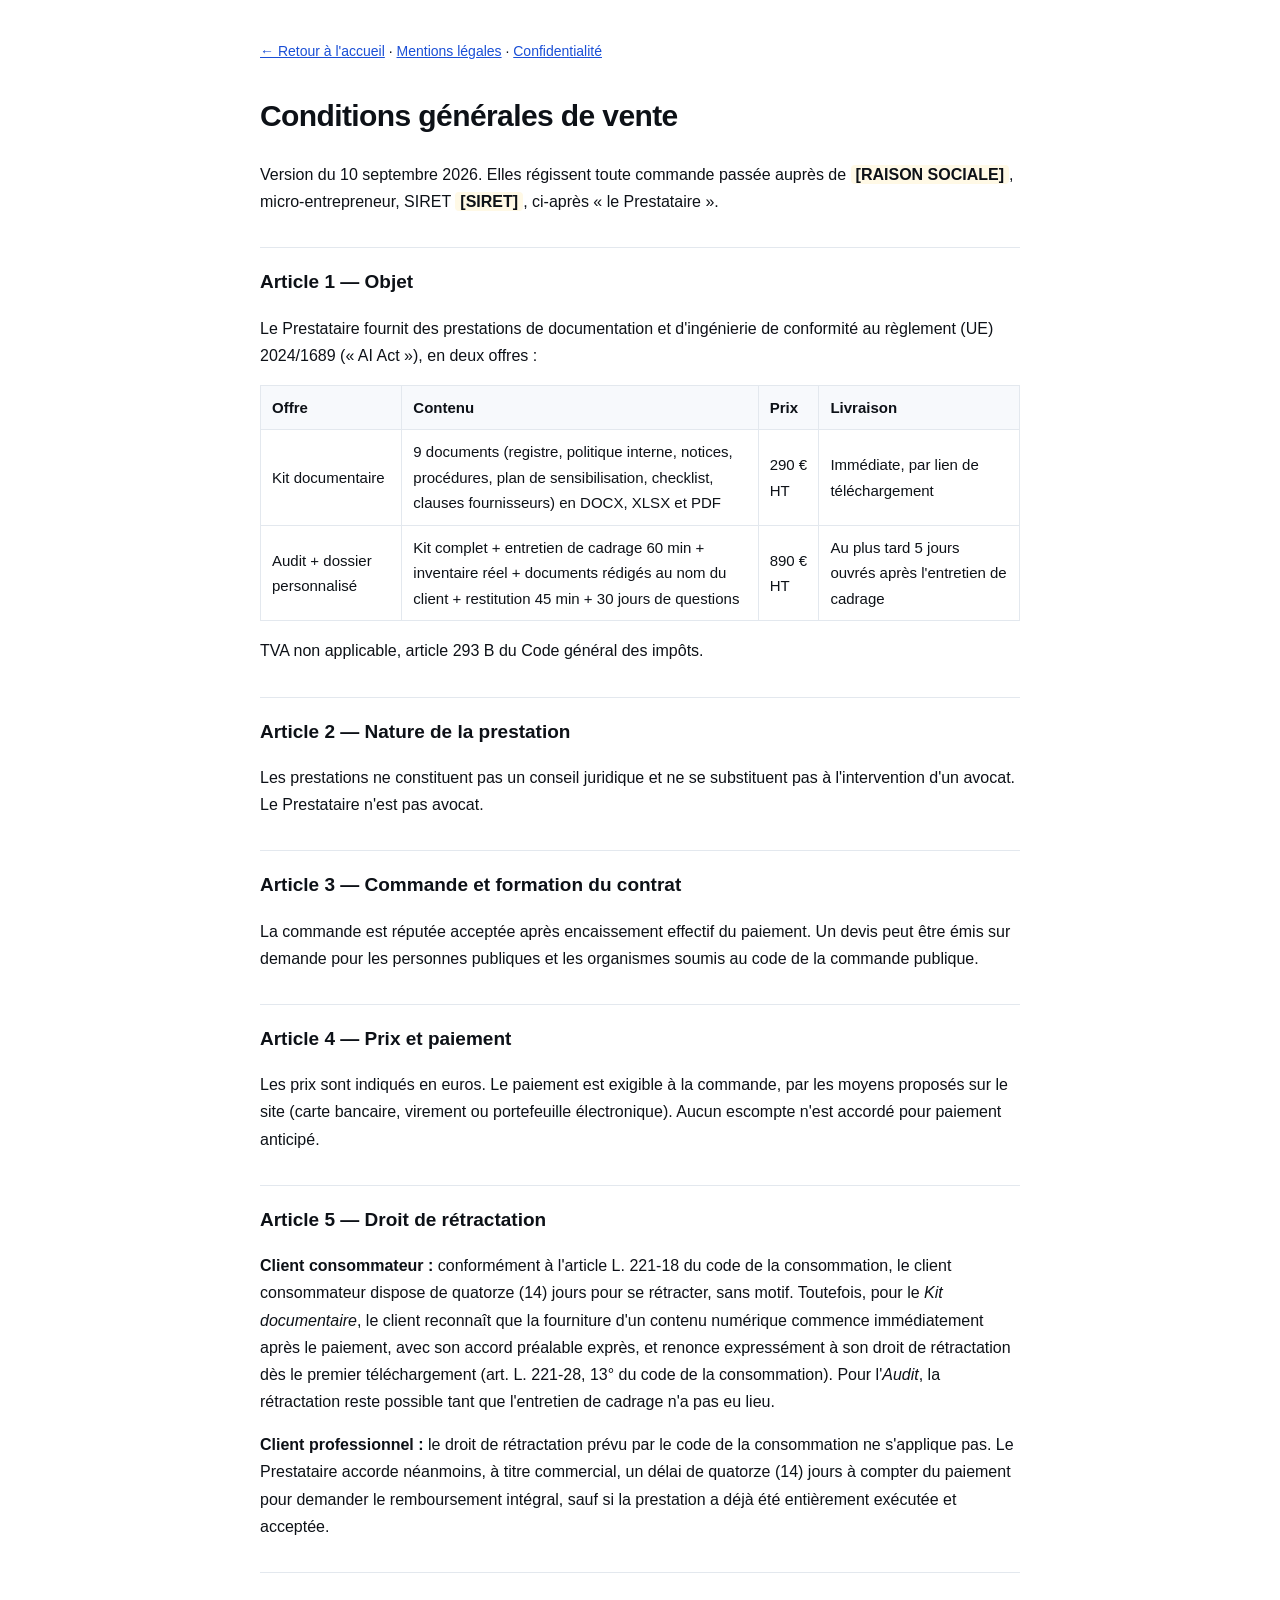
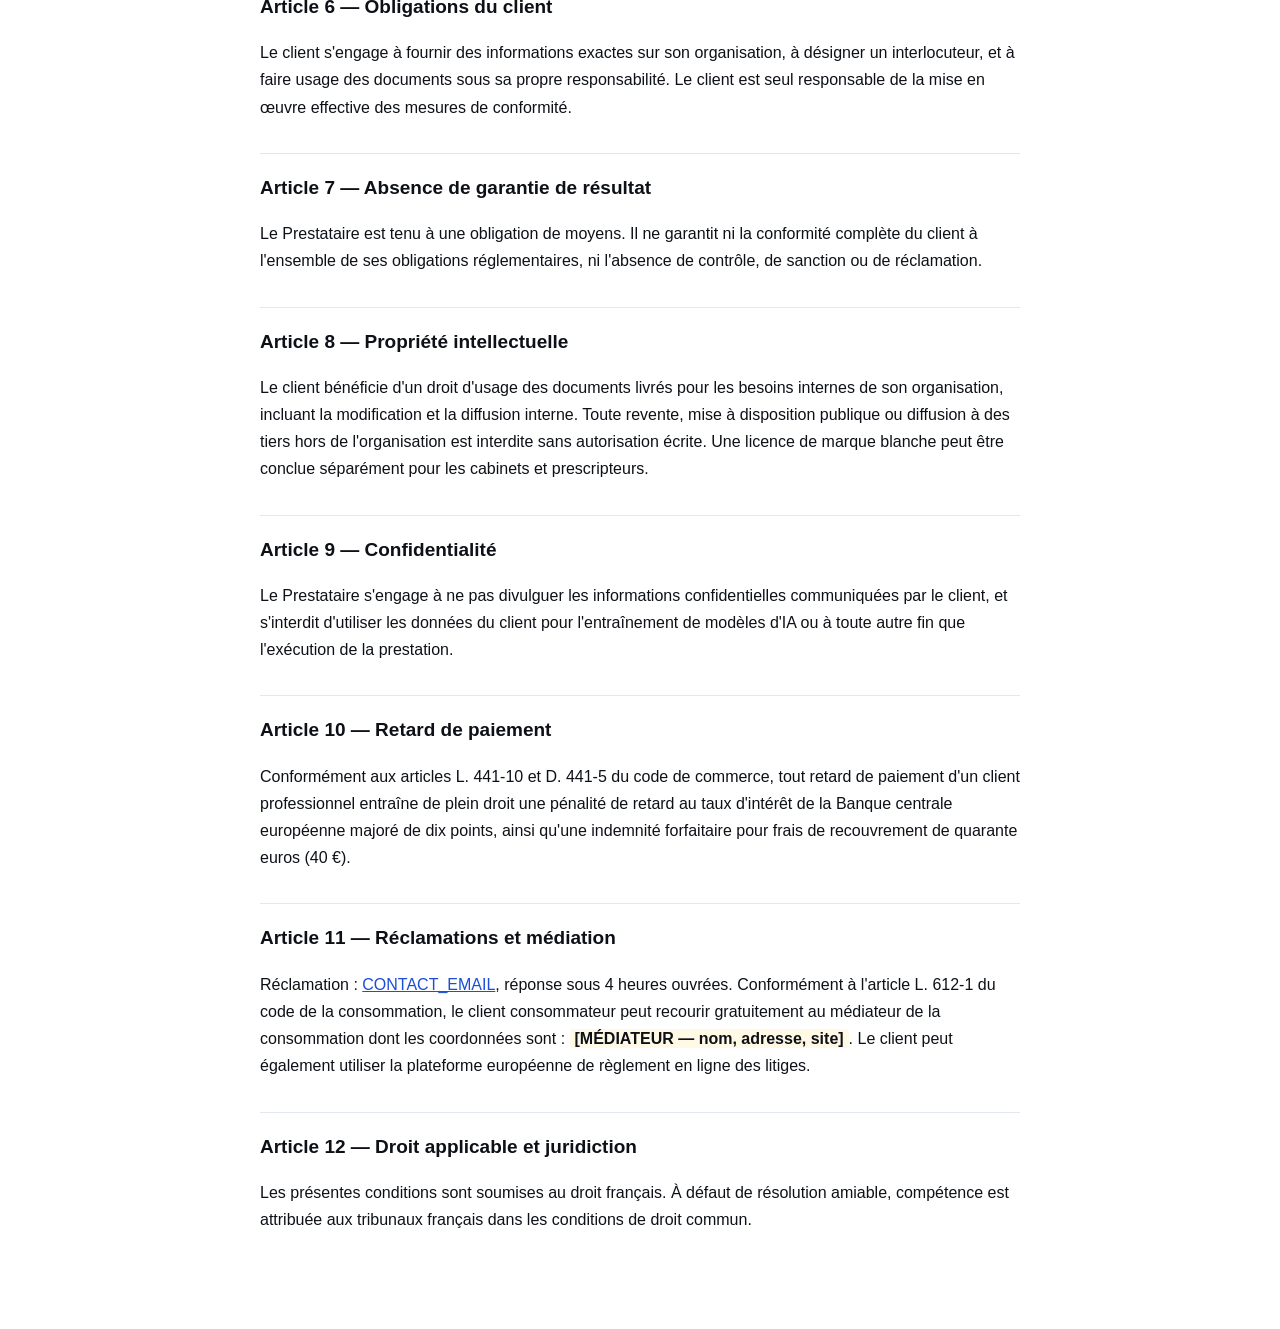
==== cgv.html @ 2aead3f5 "Site ConformiteIA - version initiale (accueil, mentions legales, CGV, confidentialite)" ====
<!DOCTYPE html>
<html lang="fr">
<head>
<meta charset="utf-8">
<meta name="viewport" content="width=device-width, initial-scale=1">
<title>Conditions générales de vente — ConformitéIA</title>
<style>
 body{margin:0;font:16px/1.7 -apple-system,BlinkMacSystemFont,"Segoe UI",Roboto,Helvetica,Arial,sans-serif;color:#0d1117;background:#fff}
 .wrap{max-width:760px;margin:0 auto;padding:40px 22px 80px}
 h1{font-size:30px;letter-spacing:-.02em}
 h2{font-size:19px;margin-top:32px;padding-top:18px;border-top:1px solid #e3e8ee}
 a{color:#1a4fd6}
 .ph{background:#fff9e6;padding:1px 5px;border-radius:4px;font-weight:600}
 nav{margin-bottom:26px;font-size:14px}
 table{border-collapse:collapse;width:100%;font-size:15px;margin-top:14px}
 th,td{border:1px solid #e3e8ee;padding:9px 11px;text-align:left}
 th{background:#f7f9fc}
</style>
</head>
<body><div class="wrap">
<nav><a href="index.html">← Retour à l'accueil</a> · <a href="mentions-legales.html">Mentions légales</a> · <a href="confidentialite.html">Confidentialité</a></nav>

<h1>Conditions générales de vente</h1>
<p>Version du 10 septembre 2026. Elles régissent toute commande passée auprès de
<span class="ph">[RAISON SOCIALE]</span>, micro-entrepreneur, SIRET <span class="ph">[SIRET]</span>,
ci-après « le Prestataire ».</p>

<h2>Article 1 — Objet</h2>
<p>Le Prestataire fournit des prestations de documentation et d'ingénierie de conformité
au règlement (UE) 2024/1689 (« AI Act »), en deux offres :</p>
<table>
  <tr><th>Offre</th><th>Contenu</th><th>Prix</th><th>Livraison</th></tr>
  <tr><td>Kit documentaire</td><td>9 documents (registre, politique interne, notices, procédures, plan de sensibilisation, checklist, clauses fournisseurs) en DOCX, XLSX et PDF</td><td>290 € HT</td><td>Immédiate, par lien de téléchargement</td></tr>
  <tr><td>Audit + dossier personnalisé</td><td>Kit complet + entretien de cadrage 60 min + inventaire réel + documents rédigés au nom du client + restitution 45 min + 30 jours de questions</td><td>890 € HT</td><td>Au plus tard 5 jours ouvrés après l'entretien de cadrage</td></tr>
</table>
<p>TVA non applicable, article 293 B du Code général des impôts.</p>

<h2>Article 2 — Nature de la prestation</h2>
<p>Les prestations ne constituent pas un conseil juridique et ne se substituent pas à
l'intervention d'un avocat. Le Prestataire n'est pas avocat.</p>

<h2>Article 3 — Commande et formation du contrat</h2>
<p>La commande est réputée acceptée après encaissement effectif du paiement. Un devis peut être
émis sur demande pour les personnes publiques et les organismes soumis au code de la commande
publique.</p>

<h2>Article 4 — Prix et paiement</h2>
<p>Les prix sont indiqués en euros. Le paiement est exigible à la commande, par les moyens
proposés sur le site (carte bancaire, virement ou portefeuille électronique). Aucun escompte
n'est accordé pour paiement anticipé.</p>

<h2>Article 5 — Droit de rétractation</h2>
<p><strong>Client consommateur :</strong> conformément à l'article L. 221-18 du code de la
consommation, le client consommateur dispose de quatorze (14) jours pour se rétracter, sans
motif. Toutefois, pour le <em>Kit documentaire</em>, le client reconnaît que la fourniture
d'un contenu numérique commence immédiatement après le paiement, avec son accord préalable
exprès, et renonce expressément à son droit de rétractation dès le premier téléchargement
(art. L. 221-28, 13° du code de la consommation). Pour l'<em>Audit</em>, la rétractation reste
possible tant que l'entretien de cadrage n'a pas eu lieu.</p>
<p><strong>Client professionnel :</strong> le droit de rétractation prévu par le code de la
consommation ne s'applique pas. Le Prestataire accorde néanmoins, à titre commercial, un délai
de quatorze (14) jours à compter du paiement pour demander le remboursement intégral, sauf si
la prestation a déjà été entièrement exécutée et acceptée.</p>

<h2>Article 6 — Obligations du client</h2>
<p>Le client s'engage à fournir des informations exactes sur son organisation, à désigner un
interlocuteur, et à faire usage des documents sous sa propre responsabilité. Le client est seul
responsable de la mise en œuvre effective des mesures de conformité.</p>

<h2>Article 7 — Absence de garantie de résultat</h2>
<p>Le Prestataire est tenu à une obligation de moyens. Il ne garantit ni la conformité complète
du client à l'ensemble de ses obligations réglementaires, ni l'absence de contrôle, de
sanction ou de réclamation.</p>

<h2>Article 8 — Propriété intellectuelle</h2>
<p>Le client bénéficie d'un droit d'usage des documents livrés pour les besoins internes de son
organisation, incluant la modification et la diffusion interne. Toute revente, mise à
disposition publique ou diffusion à des tiers hors de l'organisation est interdite sans
autorisation écrite. Une licence de marque blanche peut être conclue séparément pour les
cabinets et prescripteurs.</p>

<h2>Article 9 — Confidentialité</h2>
<p>Le Prestataire s'engage à ne pas divulguer les informations confidentielles communiquées par
le client, et s'interdit d'utiliser les données du client pour l'entraînement de modèles d'IA
ou à toute autre fin que l'exécution de la prestation.</p>

<h2>Article 10 — Retard de paiement</h2>
<p>Conformément aux articles L. 441-10 et D. 441-5 du code de commerce, tout retard de paiement
d'un client professionnel entraîne de plein droit une pénalité de retard au taux d'intérêt de
la Banque centrale européenne majoré de dix points, ainsi qu'une indemnité forfaitaire pour
frais de recouvrement de quarante euros (40 €).</p>

<h2>Article 11 — Réclamations et médiation</h2>
<p>Réclamation : <a href="mailto:CONTACT_EMAIL">CONTACT_EMAIL</a>, réponse sous 4 heures ouvrées.
Conformément à l'article L. 612-1 du code de la consommation, le client consommateur peut
recourir gratuitement au médiateur de la consommation dont les coordonnées sont :
<span class="ph">[MÉDIATEUR — nom, adresse, site]</span>. Le client peut également utiliser la
plateforme européenne de règlement en ligne des litiges.</p>

<h2>Article 12 — Droit applicable et juridiction</h2>
<p>Les présentes conditions sont soumises au droit français. À défaut de résolution amiable,
compétence est attribuée aux tribunaux français dans les conditions de droit commun.</p>

</div></body></html>
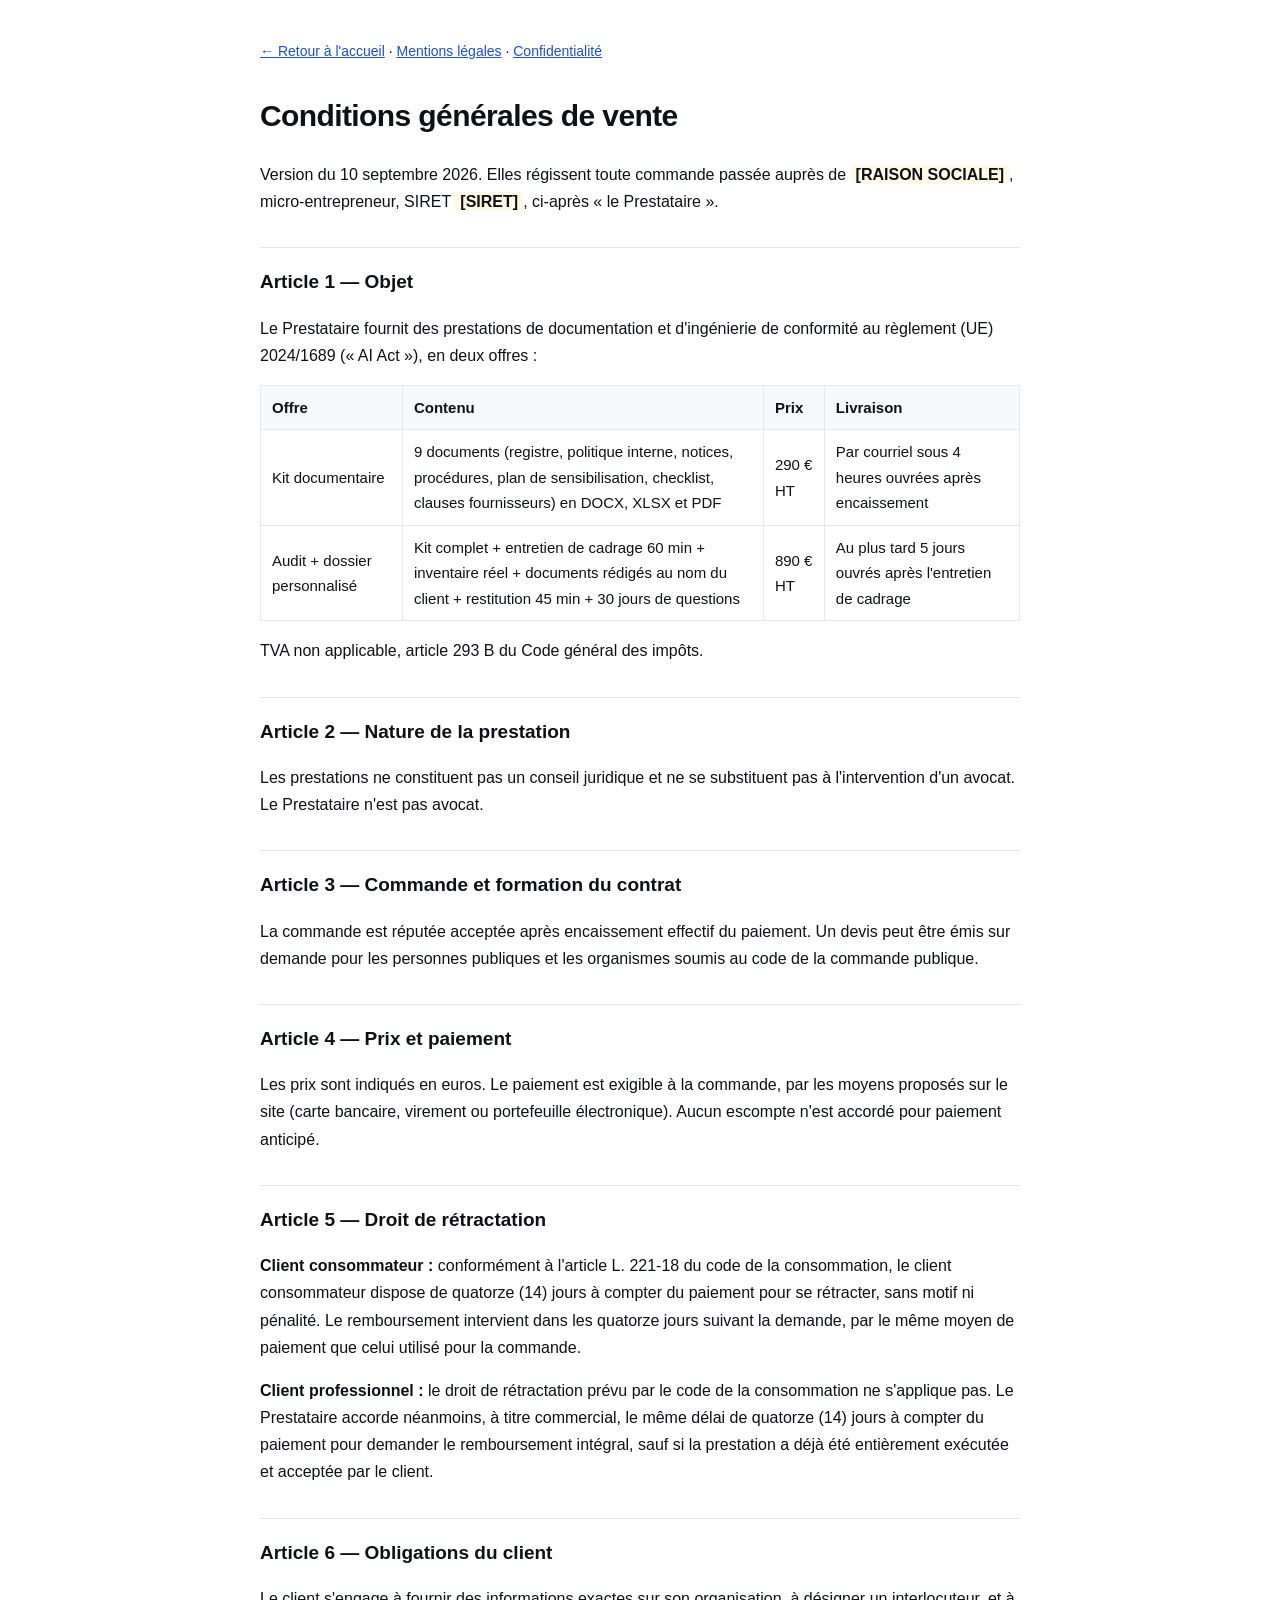
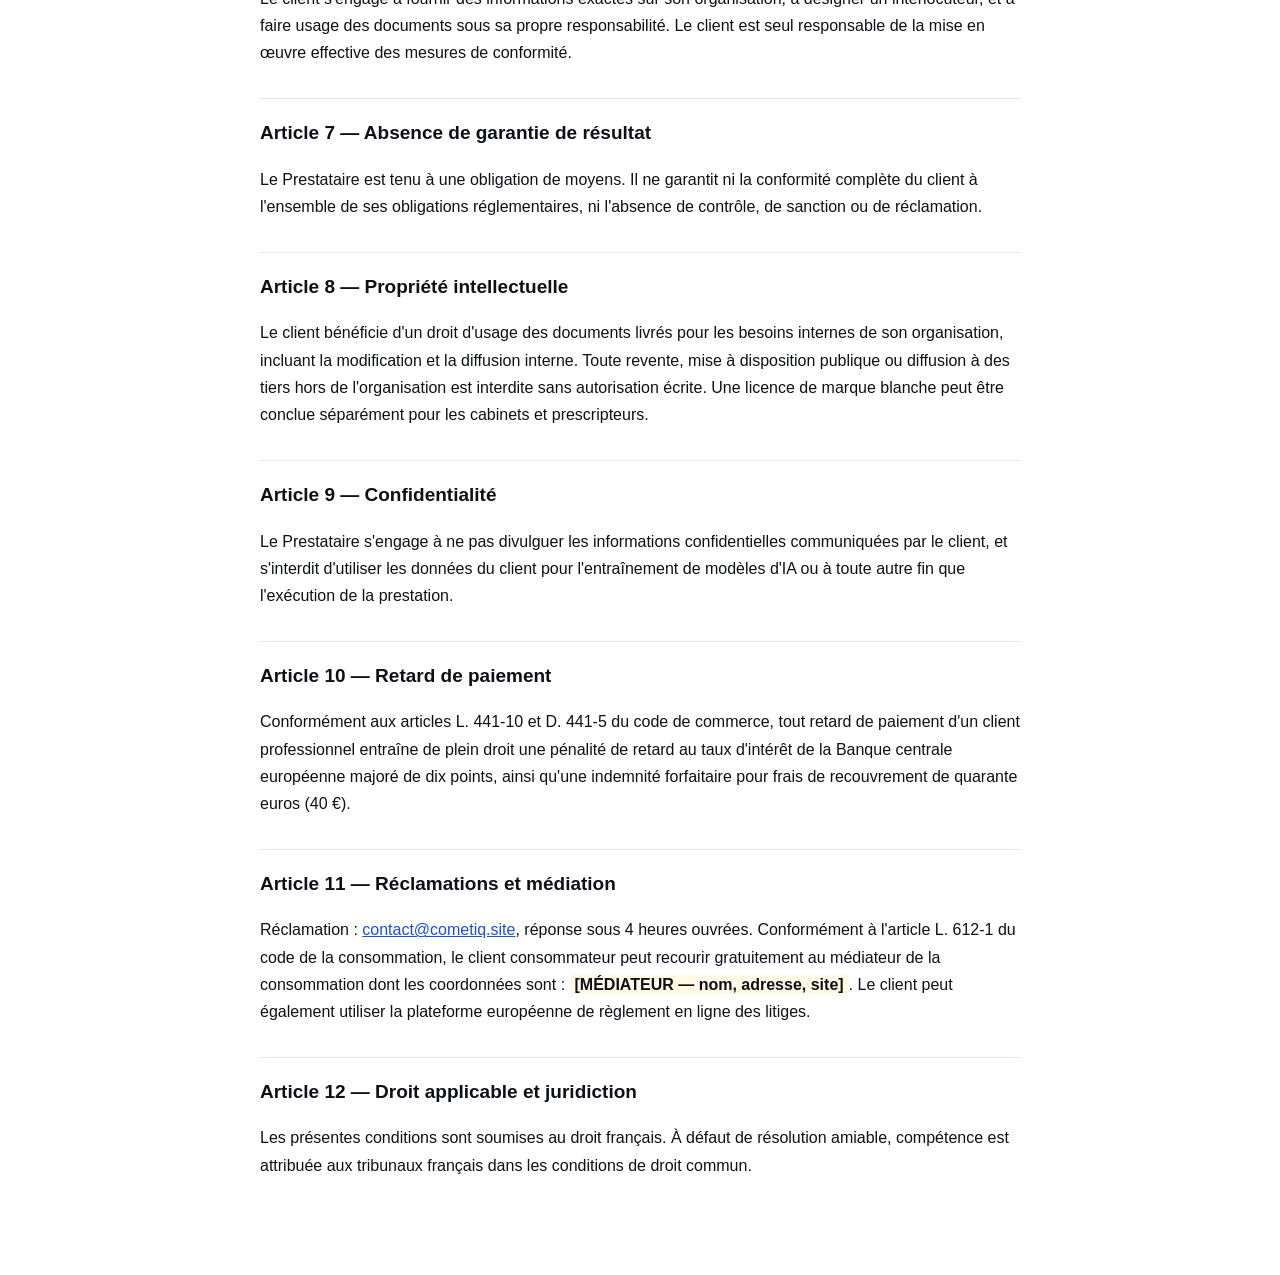
==== commit 0cf8c2b9: "Marque Competiq, delais de livraison exacts, clause de retractation simplifiee" ====
--- a/cgv.html
+++ b/cgv.html
@@ -3,7 +3,7 @@
 <head>
 <meta charset="utf-8">
 <meta name="viewport" content="width=device-width, initial-scale=1">
-<title>Conditions générales de vente — ConformitéIA</title>
+<title>Conditions générales de vente — Competiq</title>
 <style>
  body{margin:0;font:16px/1.7 -apple-system,BlinkMacSystemFont,"Segoe UI",Roboto,Helvetica,Arial,sans-serif;color:#0d1117;background:#fff}
  .wrap{max-width:760px;margin:0 auto;padding:40px 22px 80px}
@@ -30,7 +30,7 @@
 au règlement (UE) 2024/1689 (« AI Act »), en deux offres :</p>
 <table>
   <tr><th>Offre</th><th>Contenu</th><th>Prix</th><th>Livraison</th></tr>
-  <tr><td>Kit documentaire</td><td>9 documents (registre, politique interne, notices, procédures, plan de sensibilisation, checklist, clauses fournisseurs) en DOCX, XLSX et PDF</td><td>290 € HT</td><td>Immédiate, par lien de téléchargement</td></tr>
+  <tr><td>Kit documentaire</td><td>9 documents (registre, politique interne, notices, procédures, plan de sensibilisation, checklist, clauses fournisseurs) en DOCX, XLSX et PDF</td><td>290 € HT</td><td>Par courriel sous 4 heures ouvrées après encaissement</td></tr>
   <tr><td>Audit + dossier personnalisé</td><td>Kit complet + entretien de cadrage 60 min + inventaire réel + documents rédigés au nom du client + restitution 45 min + 30 jours de questions</td><td>890 € HT</td><td>Au plus tard 5 jours ouvrés après l'entretien de cadrage</td></tr>
 </table>
 <p>TVA non applicable, article 293 B du Code général des impôts.</p>
@@ -51,16 +51,13 @@
 
 <h2>Article 5 — Droit de rétractation</h2>
 <p><strong>Client consommateur :</strong> conformément à l'article L. 221-18 du code de la
-consommation, le client consommateur dispose de quatorze (14) jours pour se rétracter, sans
-motif. Toutefois, pour le <em>Kit documentaire</em>, le client reconnaît que la fourniture
-d'un contenu numérique commence immédiatement après le paiement, avec son accord préalable
-exprès, et renonce expressément à son droit de rétractation dès le premier téléchargement
-(art. L. 221-28, 13° du code de la consommation). Pour l'<em>Audit</em>, la rétractation reste
-possible tant que l'entretien de cadrage n'a pas eu lieu.</p>
+consommation, le client consommateur dispose de quatorze (14) jours à compter du paiement pour
+se rétracter, sans motif ni pénalité. Le remboursement intervient dans les quatorze jours
+suivant la demande, par le même moyen de paiement que celui utilisé pour la commande.</p>
 <p><strong>Client professionnel :</strong> le droit de rétractation prévu par le code de la
-consommation ne s'applique pas. Le Prestataire accorde néanmoins, à titre commercial, un délai
-de quatorze (14) jours à compter du paiement pour demander le remboursement intégral, sauf si
-la prestation a déjà été entièrement exécutée et acceptée.</p>
+consommation ne s'applique pas. Le Prestataire accorde néanmoins, à titre commercial, le même
+délai de quatorze (14) jours à compter du paiement pour demander le remboursement intégral,
+sauf si la prestation a déjà été entièrement exécutée et acceptée par le client.</p>
 
 <h2>Article 6 — Obligations du client</h2>
 <p>Le client s'engage à fournir des informations exactes sur son organisation, à désigner un
@@ -91,7 +88,7 @@
 frais de recouvrement de quarante euros (40 €).</p>
 
 <h2>Article 11 — Réclamations et médiation</h2>
-<p>Réclamation : <a href="mailto:CONTACT_EMAIL">CONTACT_EMAIL</a>, réponse sous 4 heures ouvrées.
+<p>Réclamation : <a href="mailto:contact@cometiq.site">contact@cometiq.site</a>, réponse sous 4 heures ouvrées.
 Conformément à l'article L. 612-1 du code de la consommation, le client consommateur peut
 recourir gratuitement au médiateur de la consommation dont les coordonnées sont :
 <span class="ph">[MÉDIATEUR — nom, adresse, site]</span>. Le client peut également utiliser la
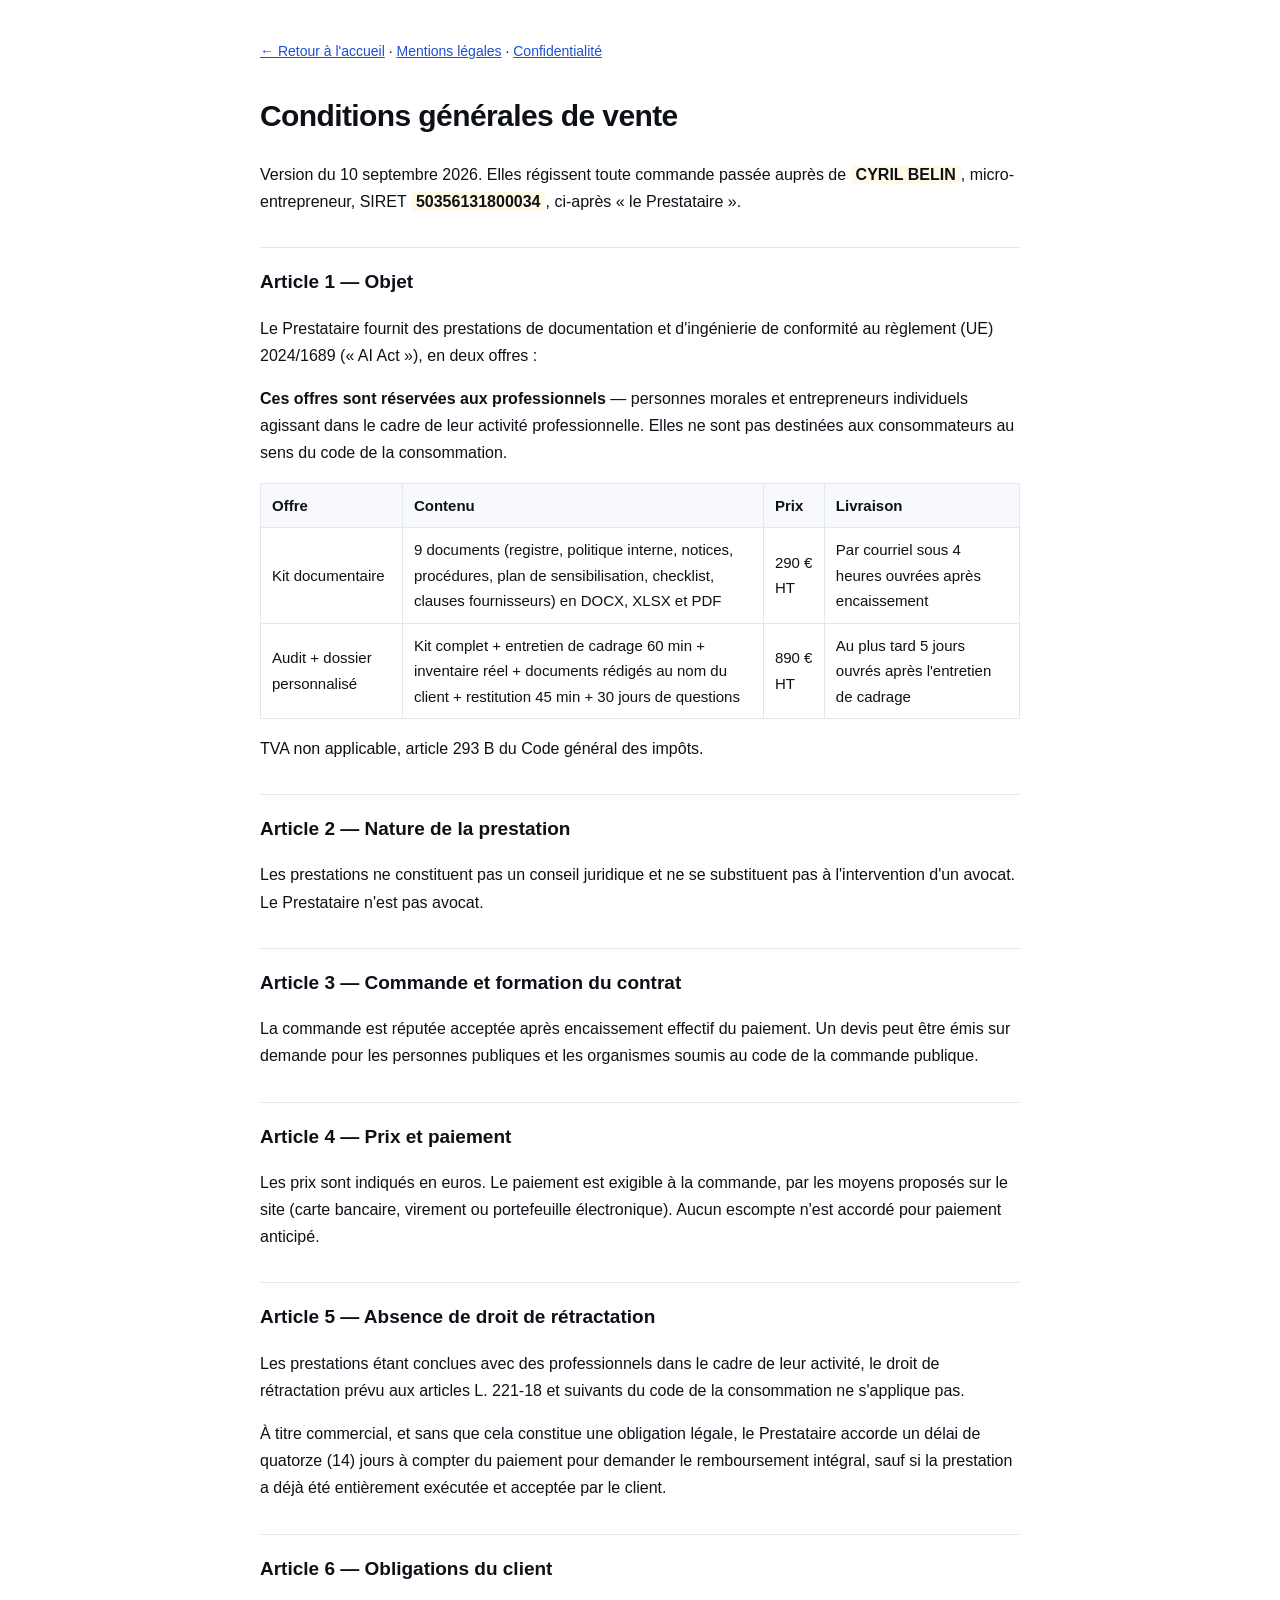
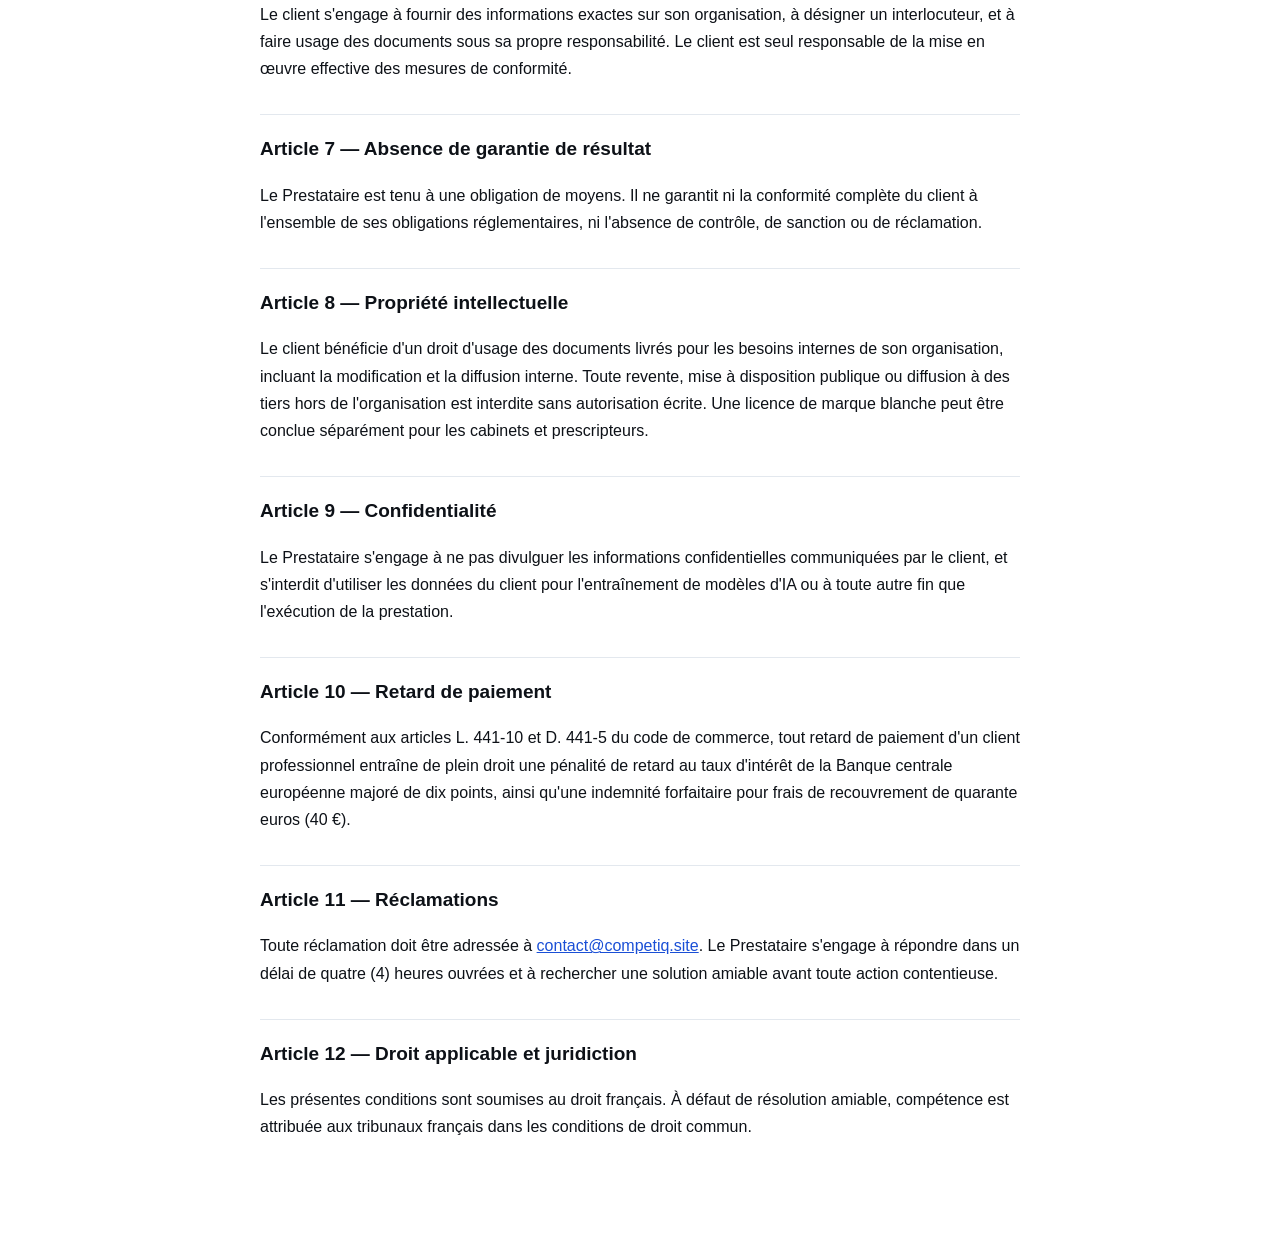
==== commit 2416a1d3: "Identite de facturation, domaine competiq.site, CGV reservees aux professionnels" ====
--- a/cgv.html
+++ b/cgv.html
@@ -22,12 +22,15 @@
 
 <h1>Conditions générales de vente</h1>
 <p>Version du 10 septembre 2026. Elles régissent toute commande passée auprès de
-<span class="ph">[RAISON SOCIALE]</span>, micro-entrepreneur, SIRET <span class="ph">[SIRET]</span>,
+<span class="ph">CYRIL BELIN</span>, micro-entrepreneur, SIRET <span class="ph">50356131800034</span>,
 ci-après « le Prestataire ».</p>
 
 <h2>Article 1 — Objet</h2>
 <p>Le Prestataire fournit des prestations de documentation et d'ingénierie de conformité
 au règlement (UE) 2024/1689 (« AI Act »), en deux offres :</p>
+<p><strong>Ces offres sont réservées aux professionnels</strong> — personnes morales et
+entrepreneurs individuels agissant dans le cadre de leur activité professionnelle. Elles ne sont
+pas destinées aux consommateurs au sens du code de la consommation.</p>
 <table>
   <tr><th>Offre</th><th>Contenu</th><th>Prix</th><th>Livraison</th></tr>
   <tr><td>Kit documentaire</td><td>9 documents (registre, politique interne, notices, procédures, plan de sensibilisation, checklist, clauses fournisseurs) en DOCX, XLSX et PDF</td><td>290 € HT</td><td>Par courriel sous 4 heures ouvrées après encaissement</td></tr>
@@ -49,14 +52,12 @@
 proposés sur le site (carte bancaire, virement ou portefeuille électronique). Aucun escompte
 n'est accordé pour paiement anticipé.</p>
 
-<h2>Article 5 — Droit de rétractation</h2>
-<p><strong>Client consommateur :</strong> conformément à l'article L. 221-18 du code de la
-consommation, le client consommateur dispose de quatorze (14) jours à compter du paiement pour
-se rétracter, sans motif ni pénalité. Le remboursement intervient dans les quatorze jours
-suivant la demande, par le même moyen de paiement que celui utilisé pour la commande.</p>
-<p><strong>Client professionnel :</strong> le droit de rétractation prévu par le code de la
-consommation ne s'applique pas. Le Prestataire accorde néanmoins, à titre commercial, le même
-délai de quatorze (14) jours à compter du paiement pour demander le remboursement intégral,
+<h2>Article 5 — Absence de droit de rétractation</h2>
+<p>Les prestations étant conclues avec des professionnels dans le cadre de leur activité, le
+droit de rétractation prévu aux articles L. 221-18 et suivants du code de la consommation ne
+s'applique pas.</p>
+<p>À titre commercial, et sans que cela constitue une obligation légale, le Prestataire accorde
+un délai de quatorze (14) jours à compter du paiement pour demander le remboursement intégral,
 sauf si la prestation a déjà été entièrement exécutée et acceptée par le client.</p>
 
 <h2>Article 6 — Obligations du client</h2>
@@ -87,12 +88,11 @@
 la Banque centrale européenne majoré de dix points, ainsi qu'une indemnité forfaitaire pour
 frais de recouvrement de quarante euros (40 €).</p>
 
-<h2>Article 11 — Réclamations et médiation</h2>
-<p>Réclamation : <a href="mailto:contact@cometiq.site">contact@cometiq.site</a>, réponse sous 4 heures ouvrées.
-Conformément à l'article L. 612-1 du code de la consommation, le client consommateur peut
-recourir gratuitement au médiateur de la consommation dont les coordonnées sont :
-<span class="ph">[MÉDIATEUR — nom, adresse, site]</span>. Le client peut également utiliser la
-plateforme européenne de règlement en ligne des litiges.</p>
+<h2>Article 11 — Réclamations</h2>
+<p>Toute réclamation doit être adressée à
+<a href="mailto:contact@competiq.site">contact@competiq.site</a>. Le Prestataire s'engage à
+répondre dans un délai de quatre (4) heures ouvrées et à rechercher une solution amiable avant
+toute action contentieuse.</p>
 
 <h2>Article 12 — Droit applicable et juridiction</h2>
 <p>Les présentes conditions sont soumises au droit français. À défaut de résolution amiable,
